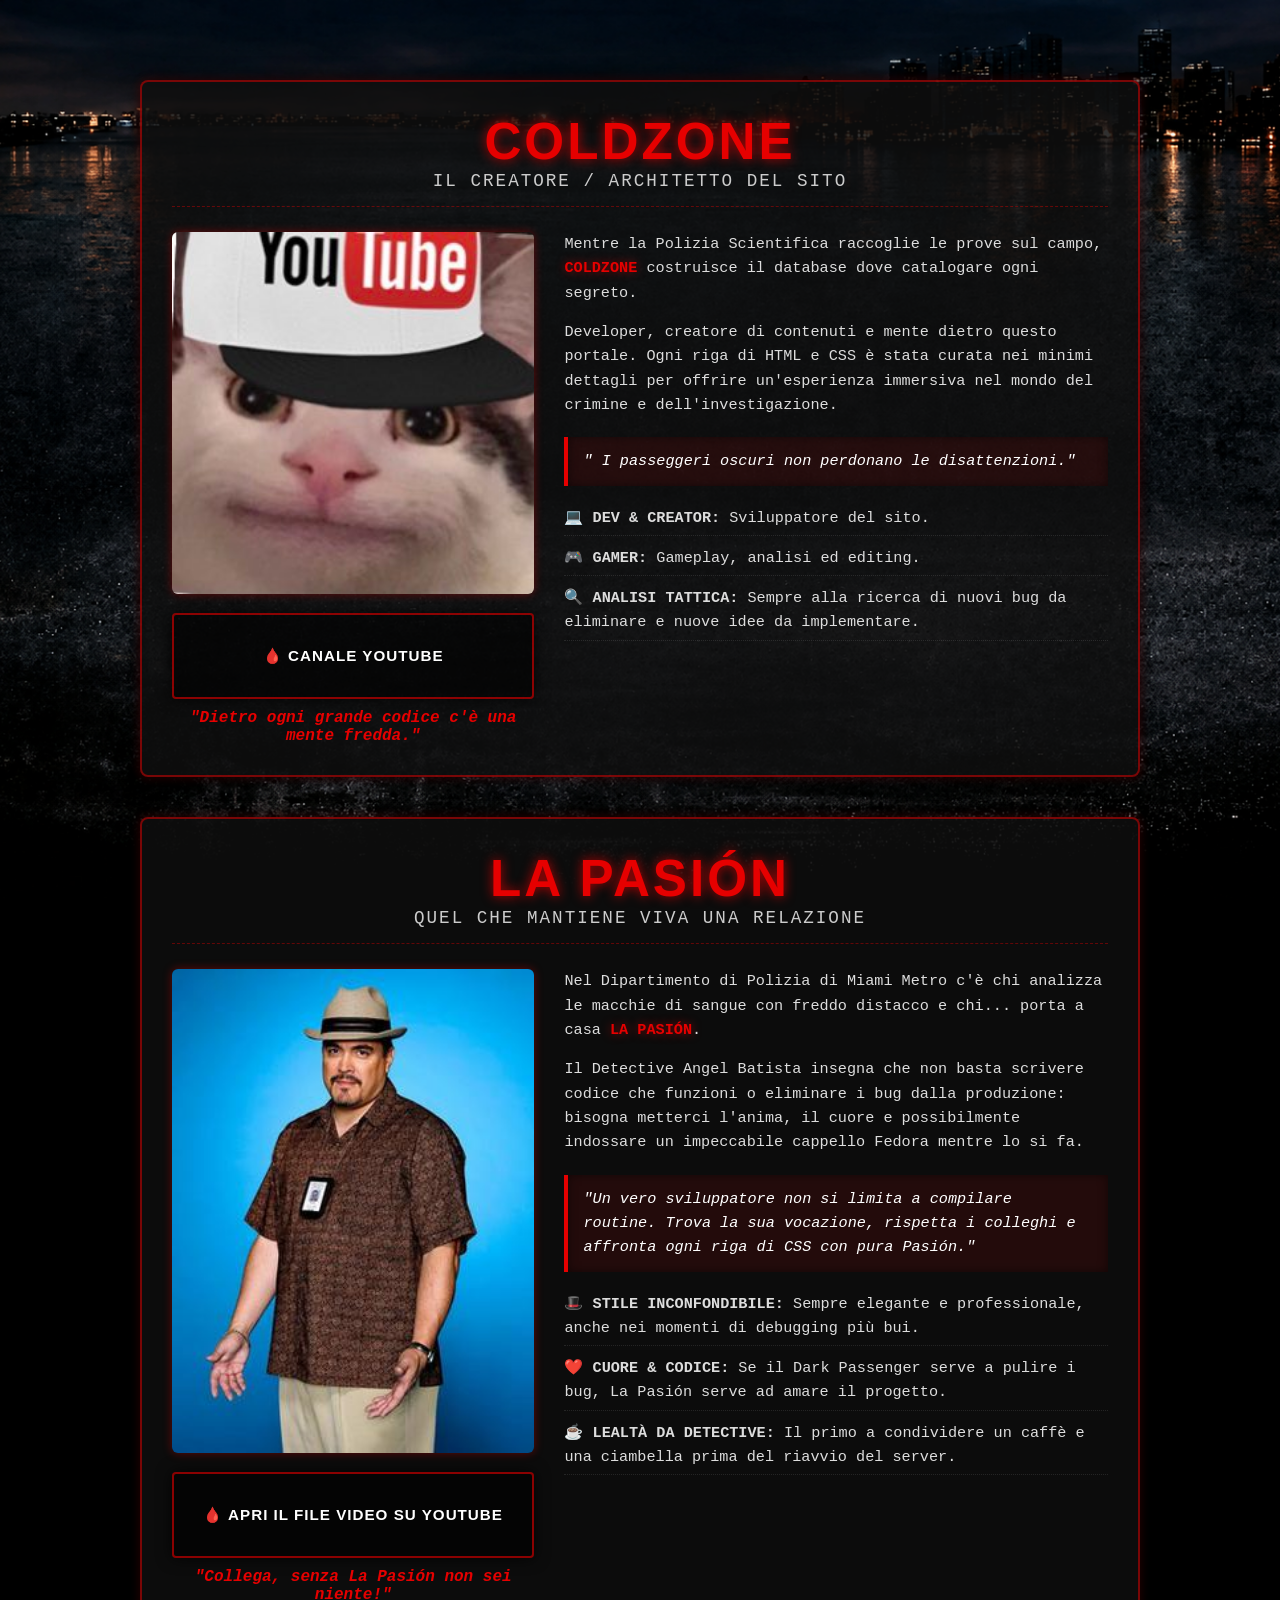
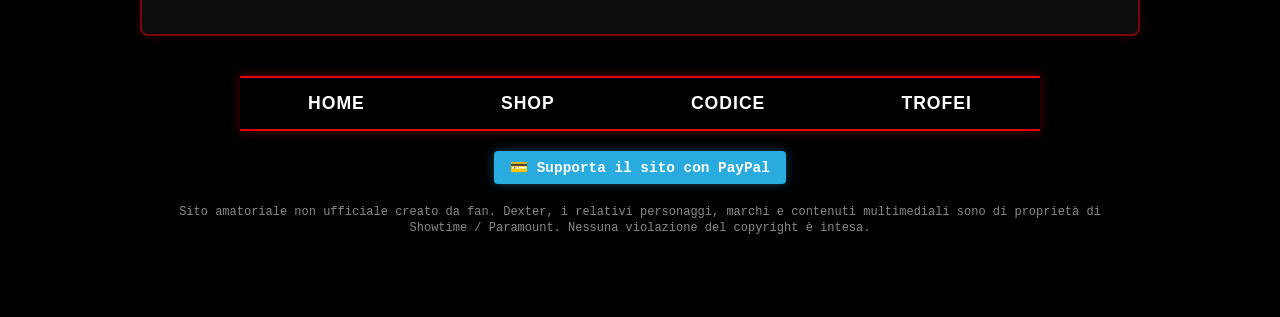
==== pagine/chi-siamo.html @ 4448346d "Add files via upload" ====
<!DOCTYPE html>
<html lang="it">
<head>
    <meta charset="UTF-8">
    <meta name="viewport" content="width=device-width, initial-scale=1.0">
    <title>CHI SIAMO</title>
    <link rel="icon" type="image/png" href="../immagini/icon.png">
    <link rel="stylesheet" href="../css/struttura.css">
</head>
<body>
    <div class="sezione-batista">
        <div class="header-batista">
            <p class="titolo-pasion">COLDZONE</p>
            <span class="sub-batista">IL CREATORE / ARCHITETTO DEL SITO</span>
        </div>

        <div class="contenuto-batista">
            <div class="box-meme-batista">
                <div class="foto-batista-container">
                    <img src="../immagini/creator.jpg" alt="Coldzone Creator" class="foto-creator">
                </div>

                <div class="video-container">
                    <a href="https://www.youtube.com/@coldzone2730" target="_blank" class="youtube-btn">
                        🩸 CANALE YOUTUBE
                    </a>
                </div>

                <span class="didascalia-meme">"Dietro ogni grande codice c'è una mente fredda."</span>
            </div>

            <div class="testo-pasion">
                <p>
                    Mentre la Polizia Scientifica raccoglie le prove sul campo, <strong class="testo-rosso">COLDZONE</strong> costruisce il database dove catalogare ogni segreto.
                </p>
                <p>
                    Developer, creatore di contenuti e mente dietro questo portale. Ogni riga di HTML e CSS è stata curata nei minimi dettagli per offrire un'esperienza immersiva nel mondo del crimine e dell'investigazione.
                </p>
                
                <blockquote class="citazione-batista">
                    " I passeggeri oscuri non perdonano le disattenzioni."
                </blockquote>
                
                <ul class="lista-pasion">
                    <li>💻 <strong>DEV & CREATOR:</strong> Sviluppatore del sito.</li>
                    <li>🎮 <strong>GAMER:</strong> Gameplay, analisi ed editing.</li>
                    <li>🔍 <strong>ANALISI TATTICA:</strong> Sempre alla ricerca di nuovi bug da eliminare e nuove idee da implementare.</li>
                </ul>
            </div>
        </div>
    </div>

    <div class="sezione-batista">
        <div class="header-batista">
            <p class="titolo-pasion">LA PASIÓN</p>
            <span class="sub-batista">QUEL CHE MANTIENE VIVA UNA RELAZIONE</span>
        </div>

        <div class="contenuto-batista">
            
            <div class="box-meme-batista">
                
                <div class="foto-batista-container">
                    <img src="../immagini/Angel_Batista.jpg" alt="Angel Batista" class="foto-batista">
                </div>

                <div class="video-container">
                    <a href="https://youtu.be/N30i8fri4Ng?si=NhlGqLWc7x1ITAKj" target="_blank" class="youtube-btn">
                    🩸 APRI IL FILE VIDEO SU YOUTUBE
                    </a>
                </div>

                <span class="didascalia-meme">"Collega, senza La Pasión non sei niente!"</span>
            </div>

            <div class="testo-pasion">
                <p>
                    Nel Dipartimento di Polizia di Miami Metro c'è chi analizza le macchie di sangue con freddo distacco e chi... porta a casa <strong class="testo-rosso">LA PASIÓN</strong>.
                </p>
                <p>
                    Il Detective Angel Batista insegna che non basta scrivere codice che funzioni o eliminare i bug dalla produzione: bisogna metterci l'anima, il cuore e possibilmente indossare un impeccabile cappello Fedora mentre lo si fa.
                </p>
                
                <blockquote class="citazione-batista">
                    "Un vero sviluppatore non si limita a compilare routine. Trova la sua vocazione, rispetta i colleghi e affronta ogni riga di CSS con pura Pasión."
                </blockquote>
                
                <ul class="lista-pasion">
                    <li>🎩 <strong>STILE INCONFONDIBILE:</strong> Sempre elegante e professionale, anche nei momenti di debugging più bui.</li>
                    <li>❤️ <strong>CUORE & CODICE:</strong> Se il Dark Passenger serve a pulire i bug, La Pasión serve ad amare il progetto.</li>
                    <li>☕ <strong>LEALTÀ DA DETECTIVE:</strong> Il primo a condividere un caffè e una ciambella prima del riavvio del server.</li>
                </ul>
            </div>
            </div>
        </div>
        <footer>
            <ul class="menu">
                <li id="home"><a href="../pagine/home.html">HOME</a></li>
                <li id="shop"><a href="../pagine/shop.html">SHOP</a></li>
                <li id="codice"><a href="../pagine/codice.html">CODICE</a></li>
                <li id="trofei"><a href="../pagine/trofei.html">TROFEI</a></li>
            </ul>
        </footer>
        <!-- SEZIONE SUPPORTO E AFFILIAZIONE -->
            <div class="supporto-container">
                <!-- Pulsante paypal -->
                <a href="https://www.paypal.me/TheBayHarbourSite" target="_blank" class="btn-kofi">
                    💳 Supporta il sito con PayPal
                </a>
            </div>
        <div class="footer-note">
            <p class="disclaimer">Sito amatoriale non ufficiale creato da fan. Dexter, i relativi personaggi, marchi e contenuti multimediali sono di proprietà di Showtime / Paramount. Nessuna violazione del copyright è intesa.</p>
        </div>
        <!-- Tag Audio -->
        <audio id="audio-brian" src="../audio/La%20Passion%20Sound%20Effect%20BRAINROT.mp3"></audio>
        <script>
            const fotoBrian = document.querySelector('.foto-batista'); 
            const audioBrian = document.getElementById('audio-brian');

            if (fotoBrian && audioBrian) {
                fotoBrian.style.cursor = 'pointer'; 
                fotoBrian.addEventListener('click', () => {
                    audioBrian.currentTime = 0; // Riparte dall'inizio ad ogni click
                    audioBrian.play().catch(error => {
                        console.log("Riproduzione bloccata dal browser:", error);
                    });
                });
            }
        </script>
</body>

</html>
---- css/struttura.css ----
* {
    margin: 0;
    padding: 0;
    box-sizing: border-box;
}
.testo-rosso{
    color: #e60000;
    text-shadow: 0 0 10px rgba(230, 0, 0, 0.6);
}
body {
    background-image: url(../immagini/sfondo.png);
    background-repeat: no-repeat;
    background-position: center top;
    background-attachment: fixed;
    background-size: cover;
    background-color: #000;
    font-family: 'Bebas Neue','Soda Script', 'Arial';
    color: #fff;
    padding: 40px 20px;
}


header {
    text-align: center;
    margin-bottom: 40px;
}

#titolo {
    color: white;
    font-size: 3.5rem;
    font-weight: bold;
    letter-spacing: 2px;
    text-shadow: 3px 3px 5px rgba(0, 0, 0, 0.8);
    border-bottom: 2px solid #e60000; 
    display: inline-block;
    padding-bottom: 5px;
}

#sottotitolo {
    color: #e60000; 
    font-size: 1.5rem;
    margin-top: 15px;
    letter-spacing: 1px;
    text-transform: uppercase;
    text-shadow: 0 0 10px rgba(230, 0, 0, 0.7);
}

#griglia-immagini {
    display: grid !important; /* L'importante forza il browser a usare il Grid Layout */
    grid-template-columns: 1fr 1fr;
    gap: 25px; 
    max-width: 1000px; 
    margin: 0 auto 50px auto;
    width: 100%;
}
#griglia-immagini a {
    display: block;
    width: 100%;
}

#griglia-immagini a img {
    width: 100%;
    height: auto;
    display:block;
    border: 2px solid rgba(230, 0, 0, 0.5); 
    transition: transform 0.3s ease, box-shadow 0.3s ease;
}


#griglia-immagini a img:hover {
    transform: scale(1.02);
    box-shadow: 0 0 15px rgba(230, 0, 0, 0.8);
    border-color: #e60000;
}


footer {
    max-width: 800px;
    margin: 0 auto;
    border-top: 2px solid #e60000; 
    border-bottom: 2px solid #e60000; 
    padding: 15px 0;
    box-shadow: 0 0 10px rgba(230, 0, 0, 0.4);
}

.menu {
    display: flex;
    justify-content: space-around; 
    list-style: none; 
}

.menu li a {
    color: #fff;
    text-decoration: none;
    font-size: 1.1rem;
    font-weight: bold;
    letter-spacing: 1px;
    transition: color 0.3s;
}

.menu li a:hover {
    color: #e60000;
}


/* codice per diario */
.diario-container {
    display: flex;
    align-items: center;
    justify-content: center;
    max-width: 1000px;
    margin: 50px auto;
    gap: 20px;
}

/* Struttura del libro aperto */
.libro {
    display: flex;
    width: 100%;
    height: 550px; /* Alzato leggermente per accomodare bene testo + foto */
    background-color: #f4edd2; /* Colore carta ingiallita/vintage */
    background-image: radial-gradient(circle at 50% 50%, transparent 60%, rgba(0,0,0,0.05) 100%);
    border-radius: 8px;
    box-shadow: 5px 5px 25px rgba(0, 0, 0, 0.7), inset 0 0 20px rgba(0,0,0,0.1);
    position: relative;
    border: 1px solid #dcd1b4;
    overflow: hidden;
}

/* La piegatura centrale del diario */
.linea-centrale {
    width: 2px;
    height: 100%;
    background: linear-gradient(to right, rgba(0,0,0,0.15), rgba(0,0,0,0.3), rgba(0,0,0,0.15));
    box-shadow: 0 0 10px rgba(0,0,0,0.3);
}

/* Stile comune delle due pagine */
.pagina {
    flex: 1;
    padding: 40px 50px;
    color: #2b261d;
    font-family: 'Courier New', Courier, monospace;
    overflow-y: auto;
}

/* Titoli delle regole nel diario */
.pagina h2 {
    color: #8b0000;
    font-size: 20px;
    margin-bottom: 20px;
    border-bottom: 1px dashed rgba(139, 0, 0, 0.3);
    padding-bottom: 5px;
    text-transform: uppercase;
}

.pagina p {
    font-size: 15px;
    line-height: 1.6;
    text-align: justify;
}

/* Le immagini dentro il diario */
.pagina img {
    width: 100%;
    height: 160px;
    object-fit: cover;
    border-radius: 4px;
    margin-top: 15px;
    filter: sepia(0.4) contrast(1.1); /* Effetto foto Polaroid d'epoca */
    border: 1px solid rgba(0,0,0,0.1);
}

/* Bottoni delle frecce esterne */
.freccia-diario {
    background: rgba(20, 20, 20, 0.6);
    color: #e60000;
    border: 1px solid rgba(230, 0, 0, 0.4);
    font-size: 24px;
    padding: 15px 20px;
    cursor: pointer;
    border-radius: 50%;
    transition: all 0.3s ease;
}

.freccia-diario:hover {
    background: #e60000;
    color: white;
    box-shadow: 0 0 15px red;
}

/* Animazione di cambio pagina fluida */
.fade-pagina {
    animation: sfoglia 0.4s ease-in-out;
}

@keyframes sfoglia {
    0% { opacity: 0; transform: translateY(2px); }
    100% { opacity: 1; transform: translateY(0); }
}
/* ==========================================
   SEZIONE ANGEL BATISTA & LA PASION
   ========================================== */

.sezione-batista {
    max-width: 1000px;
    margin: 40px auto;
    padding: 30px;
    background-color: rgba(15, 15, 15, 0.85); /* Sfondo scuro trasparente in linea col sito */
    border: 2px solid rgba(230, 0, 0, 0.5);   /* Bordo rosso neon */
    border-radius: 8px;
    box-shadow: 0 0 20px rgba(0, 0, 0, 0.9), 0 0 10px rgba(230, 0, 0, 0.3);
}

.header-batista {
    text-align: center;
    margin-bottom: 25px;
    border-bottom: 1px dashed rgba(230, 0, 0, 0.4);
    padding-bottom: 15px;
}

/* TITOLO LA PASION */
p.titolo-pasion {
    font-size: 3.2rem;
    font-weight: bold;
    color: #e60000;
    letter-spacing: 3px;
    margin: 0;
    text-shadow: 0 0 12px rgba(230, 0, 0, 0.8);
    text-transform: uppercase;
}

.sub-batista {
    font-size: 1.1rem;
    color: #ccc;
    letter-spacing: 2px;
    font-family: 'Courier New', Courier, monospace;
}

/* LAYOUT A FLANKING (MEDIA + TESTO) */
.contenuto-batista {
    display: flex;
    gap: 30px;
    align-items: flex-start;
    flex-wrap: wrap;
}

.box-meme-batista {
    flex: 1;
    min-width: 280px;
    text-align: center;
}

/* IMMAGINE ANGEL BATISTA */
.foto-batista-container {
    margin-bottom: 15px;
}
.foto-creator {
    width: 100%;
    height: 350px;
    object-fit: cover;
    height:auto;
    border-radius:6px;
    box-shadow: 0 0 10px rgba(230, 0, 0, 0.4);
    transition: transform 0.3s ease;
}
.foto-creator:hover {
    transform: scale(1.02);
    border: 2px solid #e60000;
}
.foto-batista {
    width: 100%;
    height: 350px;
    object-fit: cover;
    height:auto;
    border-radius:6px;
    box-shadow: 0 0 10px rgba(230, 0, 0, 0.4);
    transition: transform 0.3s ease;
}
.foto-batista:hover {
    transform: scale(1.02);
    border: 2px solid #e60000;
}

.video-container {
    width: 100%;
    /* Rimuovi padding-bottom e height: 0 */
    padding: 20px 10px;
    border: 2px solid rgba(230, 0, 0, 0.6);
    border-radius: 4px;
    background: rgba(0, 0, 0, 0.6);
    box-shadow: 0 0 15px rgba(0, 0, 0, 0.8);
    display: flex;
    justify-content: center;
    align-items: center;
    transition: all 0.3s ease;
    cursor: pointer;
}
.video-container:hover .youtube-btn {
    color: #fff;
    text-shadow: 0 0 10px #ffffff;
}
.video-container:hover {
    border-color: #ff0000;
    background-color: rgba(230, 0, 0, 0.25); /* Sfondo rosso traslucido */
    box-shadow: 0 0 25px #ff0000, inset 0 0 15px rgba(255, 0, 0, 0.4); /* Glow esterno e interno */
    transform: scale(1.02); /* Leggero ingrandimento */
}

/* Stile per il bottone all'interno */
.youtube-btn {
    display: inline-block;
    width: 100%;
    max-width: 100%; /* Si adatta alla larghezza del contenitore */
    padding: 12px 15px;
    background: transparent;
    color: #fff;
    text-align: center;
    text-decoration: none;
    font-size: 0.95rem;
    font-weight: bold;
    letter-spacing: 1px;
    border:none;
    box-shadow: none;
    font-family: 'Bebas Neue', 'Arial', sans-serif;
}


.didascalia-meme {
    display: block;
    margin-top: 10px;
    font-size: 1rem;
    font-weight: bold;
    color: #e60000;
    font-style: italic;
    font-family: 'Courier New', Courier, monospace;
}

/* TESTO E CITAZIONE */
.testo-pasion {
    flex: 1.5;
    min-width: 280px;
    font-family: 'Courier New', Courier, monospace;
    color: #ddd;
    font-size: 0.95rem;
    line-height: 1.6;
}

.testo-pasion p {
    margin-bottom: 15px;
}

.citazione-batista {
    background: rgba(230, 0, 0, 0.1);
    border-left: 4px solid #e60000;
    margin: 20px 0;
    padding: 12px 15px;
    font-style: italic;
    color: #fff;
    box-shadow: inset 0 0 10px rgba(0, 0, 0, 0.5);
}

.lista-pasion {
    list-style: none;
    padding-left: 0;
    margin-top: 15px;
}

.lista-pasion li {
    margin-bottom: 10px;
    border-bottom: 1px dotted rgba(255, 255, 255, 0.1);
    padding-bottom: 5px;
}
/* ==========================================
   ANIMAZIONE INGRESSO DAL BASSO (STAGIONI)
   ========================================== */

#griglia-immagini a {
    opacity: 0;
    transform: translateY(50px);
    animation: entraDalBasso 0.6s cubic-bezier(0.175, 0.885, 0.32, 1.275) forwards;
}

/* Ritardo progressivo per ogni immagine (una ad una) */
#griglia-immagini a:nth-child(1) { animation-delay: 0.1s; }
#griglia-immagini a:nth-child(2) { animation-delay: 0.2s; }
#griglia-immagini a:nth-child(3) { animation-delay: 0.3s; }
#griglia-immagini a:nth-child(4) { animation-delay: 0.4s; }
#griglia-immagini a:nth-child(5) { animation-delay: 0.5s; }
#griglia-immagini a:nth-child(6) { animation-delay: 0.6s; }
#griglia-immagini a:nth-child(7) { animation-delay: 0.7s; }
#griglia-immagini a:nth-child(8) { animation-delay: 0.8s; }

@keyframes entraDalBasso {
    0% {
        opacity: 0;
        transform: translateY(50px);
    }
    100% {
        opacity: 1;
        transform: translateY(0);
    }
}
.footer-note {
    max-width: 1000px;       /* Si adatta alla stessa larghezza della tua griglia centrale */
    margin: 20px auto 40px auto; /* "auto" a destra e a sinistra lo tiene SEMPRE centrato */
    padding: 0 20px;         /* Un po' di spazio ai lati per i dispositivi mobili */
    text-align: center;      /* Centra il testo all'interno */
}

.disclaimer {
    font-size: 0.75rem;
    color: #888888;          /* Un grigio scuro in stile tema cupo */
    line-height: 1.4;
    font-family: 'Courier New', Courier, monospace;
}
/* Contenitore per Ko-fi e Amazon nel footer */
.supporto-container {
    margin-top: 20px;
    display: flex;
    flex-direction: column;
    align-items: center;
    gap: 10px;
}

/* Stile del pulsante Ko-fi */
.btn-kofi {
    background-color: #29abe0; /* Colore tipico di Ko-fi o puoi metterlo rosso #e60000 */
    color: #fff;
    padding: 8px 16px;
    border-radius: 4px;
    text-decoration: none;
    font-weight: bold;
    font-family: 'Courier New', Courier, monospace;
    font-size: 0.9rem;
    transition: background 0.3s, transform 0.2s;
    box-shadow: 0 0 10px rgba(41, 171, 224, 0.4);
}

.btn-kofi:hover {
    background-color: #1f8ab5;
    transform: scale(1.05);
}

/* Testo del link Amazon */
.amazon-link {
    font-size: 0.85rem;
    color: #ccc;
    font-family: 'Courier New', Courier, monospace;
}

.amazon-link a {
    color: #e60000;
    text-decoration: underline;
    font-weight: bold;
}

.amazon-link a:hover {
    color: #ff1a1a;
}
/* ==========================================
   SEZIONE SHOP & PRODOTTI (Integrazione)
   ========================================== */

.shop-container {
    max-width: 1000px;
    margin: 0 auto 50px auto;
    width: 100%;
}

.shop-sezione-titolo {
    color: #fff;
    font-size: 2.2rem;
    border-bottom: 2px solid #e60000;
    padding-bottom: 5px;
    margin: 40px 0 20px 0;
    letter-spacing: 1.5px;
    text-shadow: 2px 2px 4px rgba(0, 0, 0, 0.8);
}

.griglia-prodotti {
    display: grid !important;
    grid-template-columns: repeat(auto-fill, minmax(280px, 1fr));
    gap: 25px;
    width: 100%;
}

.scheda-prodotto {
    background-color: rgba(0, 0, 0, 0.85);
    border: 2px solid rgba(230, 0, 0, 0.5);
    padding: 20px;
    display: flex;
    flex-direction: column;
    justify-content: space-between;
    transition: transform 0.3s ease, box-shadow 0.3s ease, border-color 0.3s ease;
}

.scheda-prodotto:hover {
    transform: scale(1.02);
    box-shadow: 0 0 15px rgba(230, 0, 0, 0.8);
    border-color: #e60000;
}

.badge-categoria {
    color: #e60000;
    font-size: 0.9rem;
    letter-spacing: 1px;
    text-transform: uppercase;
    margin-bottom: 8px;
    text-shadow: 0 0 5px rgba(230, 0, 0, 0.5);
}

.scheda-prodotto h3 {
    font-size: 1.8rem;
    color: #fff;
    margin-bottom: 10px;
    letter-spacing: 1px;
}

.scheda-prodotto p {
    font-family: 'Arial', sans-serif; /* Per renderlo più leggibile rispetto al Bebas Neue */
    font-size: 0.95rem;
    color: #ccc;
    line-height: 1.4;
    margin-bottom: 20px;
}

/* Pulsante Amazon */
.btn-amazon {
    display: block;
    text-align: center;
    background-color: #e60000;
    color: #fff;
    text-decoration: none;
    font-size: 1.2rem;
    padding: 10px;
    letter-spacing: 1px;
    border: 1px solid #ff3333;
    transition: background-color 0.3s ease, box-shadow 0.3s ease;
}

.btn-amazon:hover {
    background-color: #ff1a1a;
    box-shadow: 0 0 10px rgba(230, 0, 0, 0.9);
}

/* Stili aggiuntivi per il Footer (Citazione & PayPal) */
.footer-citazione {
    text-align: center;
    font-size: 1.2rem;
    color: #ccc;
    margin-bottom: 15px;
}

.footer-donazione {
    text-align: center;
    margin-top: 15px;
}

.btn-paypal {
    display: inline-block;
    color: #fff;
    text-decoration: none;
    font-size: 1.1rem;
    padding: 8px 16px;
    border: 1px solid #e60000;
    background-color: rgba(230, 0, 0, 0.2);
    margin-top: 8px;
    transition: background-color 0.3s, color 0.3s;
}

.btn-paypal:hover {
    background-color: #e60000;
    color: #fff;
}
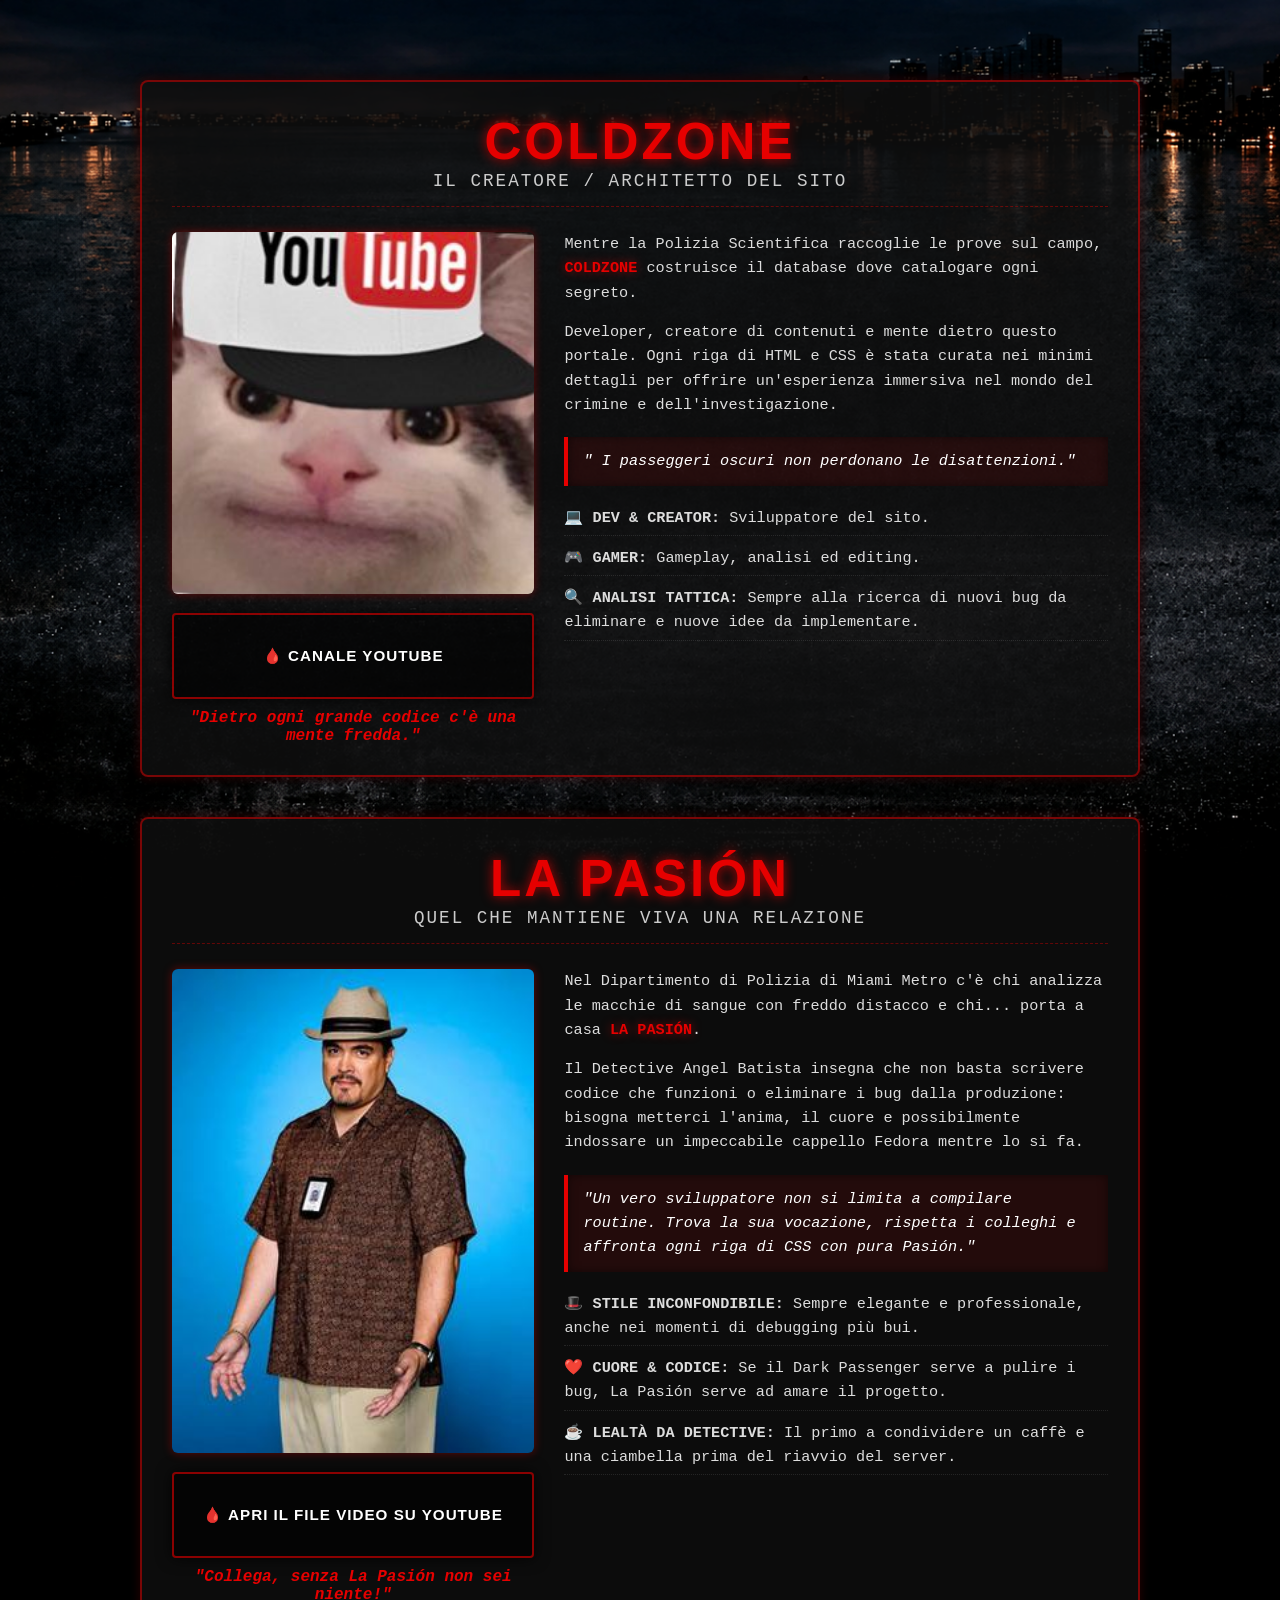
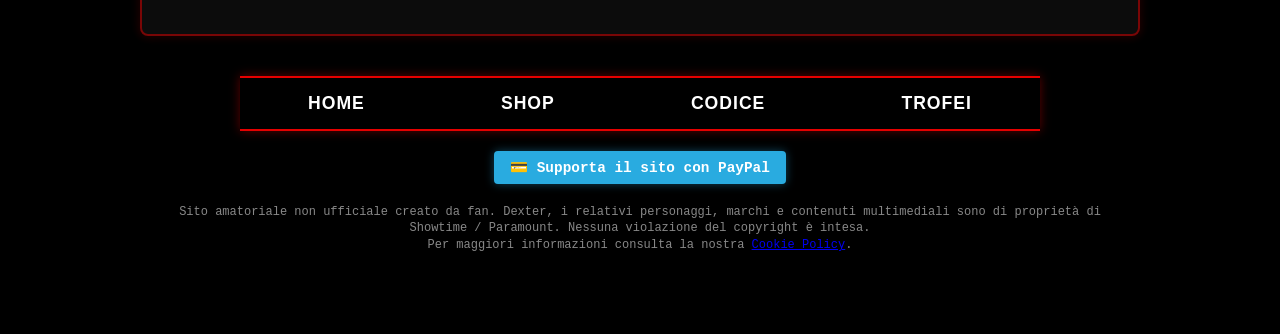
==== commit bf8aac1f: "Add files via upload" ====
--- a/pagine/chi-siamo.html
+++ b/pagine/chi-siamo.html
@@ -110,6 +110,7 @@
             </div>
         <div class="footer-note">
             <p class="disclaimer">Sito amatoriale non ufficiale creato da fan. Dexter, i relativi personaggi, marchi e contenuti multimediali sono di proprietà di Showtime / Paramount. Nessuna violazione del copyright è intesa.</p>
+            <p class="disclaimer">Per maggiori informazioni consulta la nostra <a href="cookie.html" class="link-cookie">Cookie Policy</a>.</p>
         </div>
         <!-- Tag Audio -->
         <audio id="audio-brian" src="../audio/La%20Passion%20Sound%20Effect%20BRAINROT.mp3"></audio>
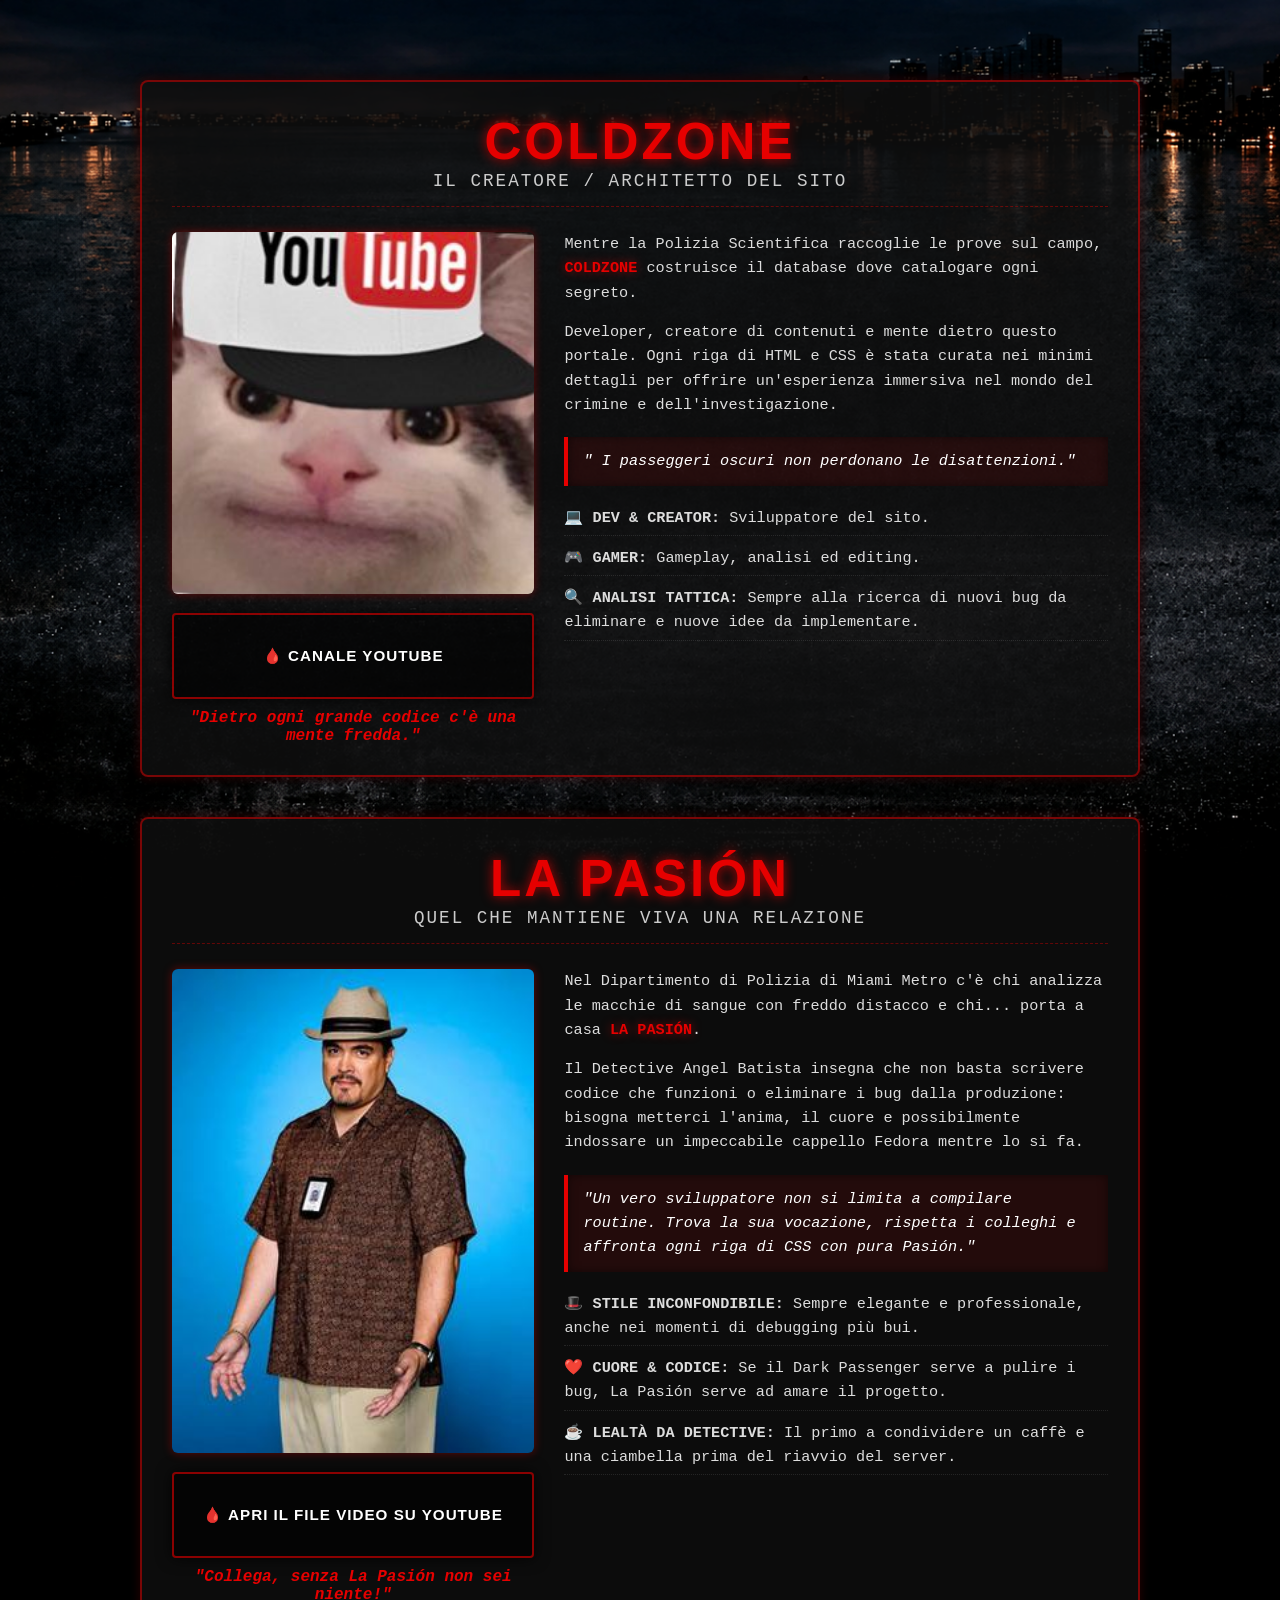
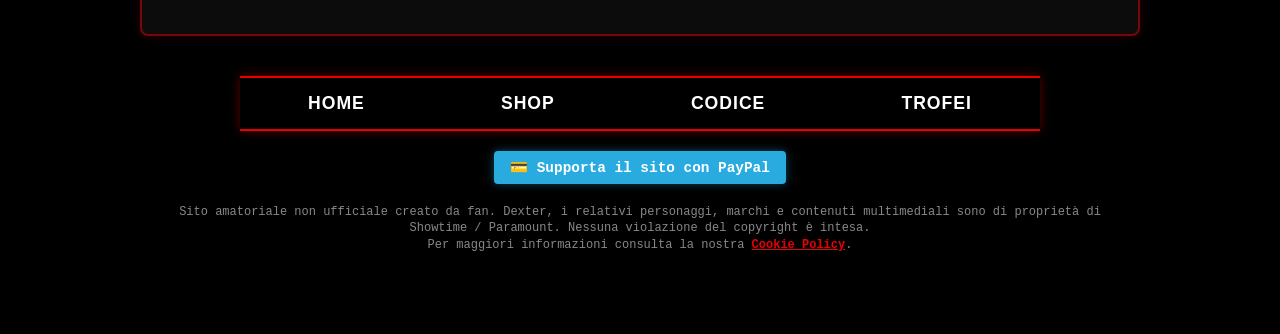
==== commit a14c8a96: "chi-siamo.html" ====
--- a/pagine/chi-siamo.html
+++ b/pagine/chi-siamo.html
@@ -6,6 +6,8 @@
     <title>CHI SIAMO</title>
     <link rel="icon" type="image/png" href="../immagini/icon.png">
     <link rel="stylesheet" href="../css/struttura.css">
+    <script async src="https://pagead2.googlesyndication.com/pagead/js/adsbygoogle.js?client=ca-pub-9515995415757323"
+     crossorigin="anonymous"></script>
 </head>
 <body>
     <div class="sezione-batista">
@@ -130,4 +132,4 @@
         </script>
 </body>
 
-</html>+</html>
--- a/css/struttura.css
+++ b/css/struttura.css
@@ -572,4 +572,14 @@
 .btn-paypal:hover {
     background-color: #e60000;
     color: #fff;
+}
+.link-cookie {
+    color: #e60000;
+    text-decoration: underline;
+    font-weight: bold;
+}
+
+.link-cookie:hover {
+    color: #ff1a1a;
+    text-shadow: 0 0 5px rgba(230, 0, 0, 0.6);
 }
